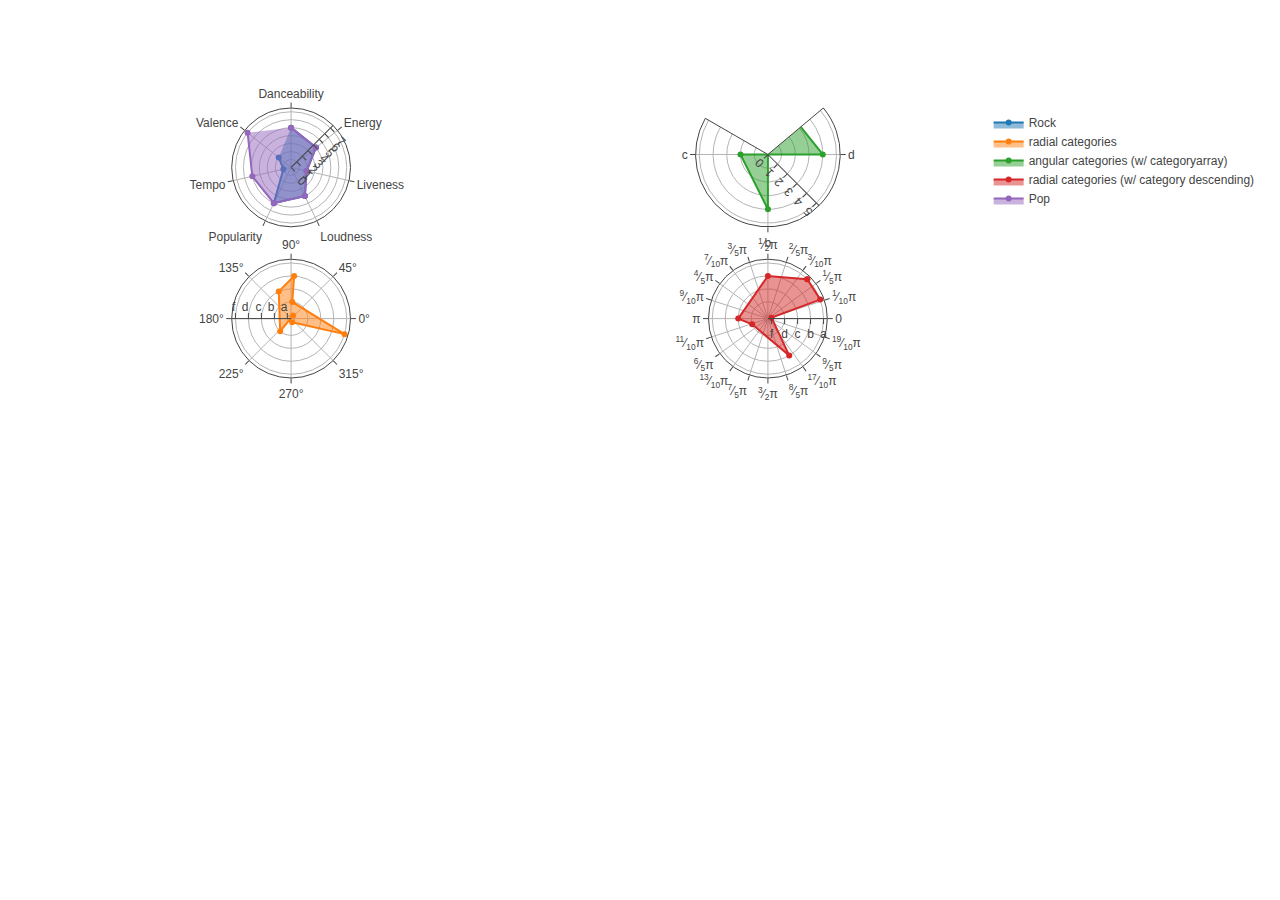
==== Polar Chart/index.html @ dbc50143 "Added the Test files for Polar Chart" ====
<!DOCTYPE html>
<html lang="en">
  <head>
    <meta charset="utf-8" />
    <title></title>
    <script src="https://cdn.plot.ly/plotly-latest.min.js"></script>
      </head>
      
  <body>

    <div id='myDiv'></div>
    ​<script src="polar.js"></script>
  </body>
</html>
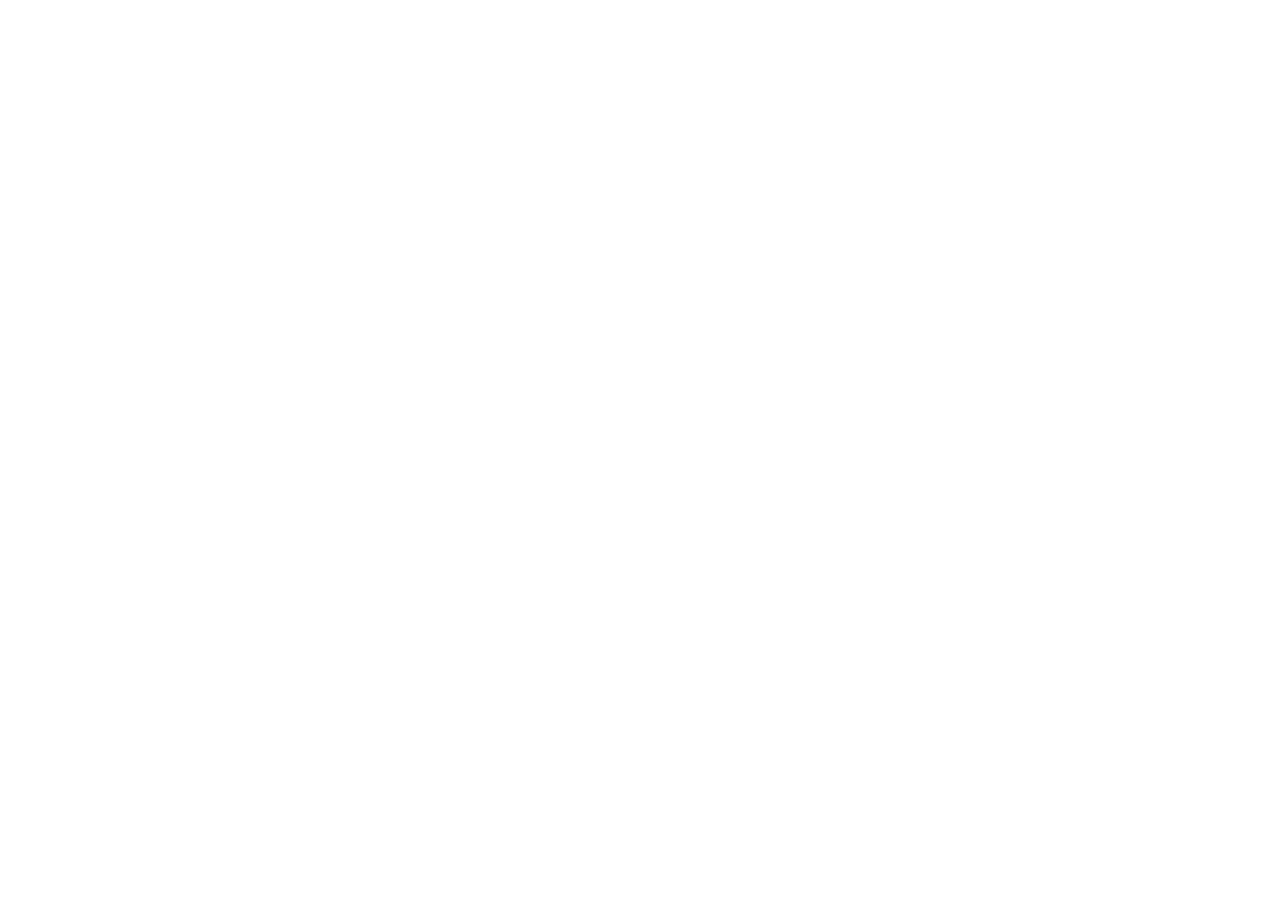
==== commit 12766a13: "added data.js" ====
--- a/Polar Chart/index.html
+++ b/Polar Chart/index.html
@@ -4,6 +4,7 @@
     <meta charset="utf-8" />
     <title></title>
     <script src="https://cdn.plot.ly/plotly-latest.min.js"></script>
+    <script src="https://d3js.org/d3.v6.min.js"></script>
       </head>
       
   <body>
